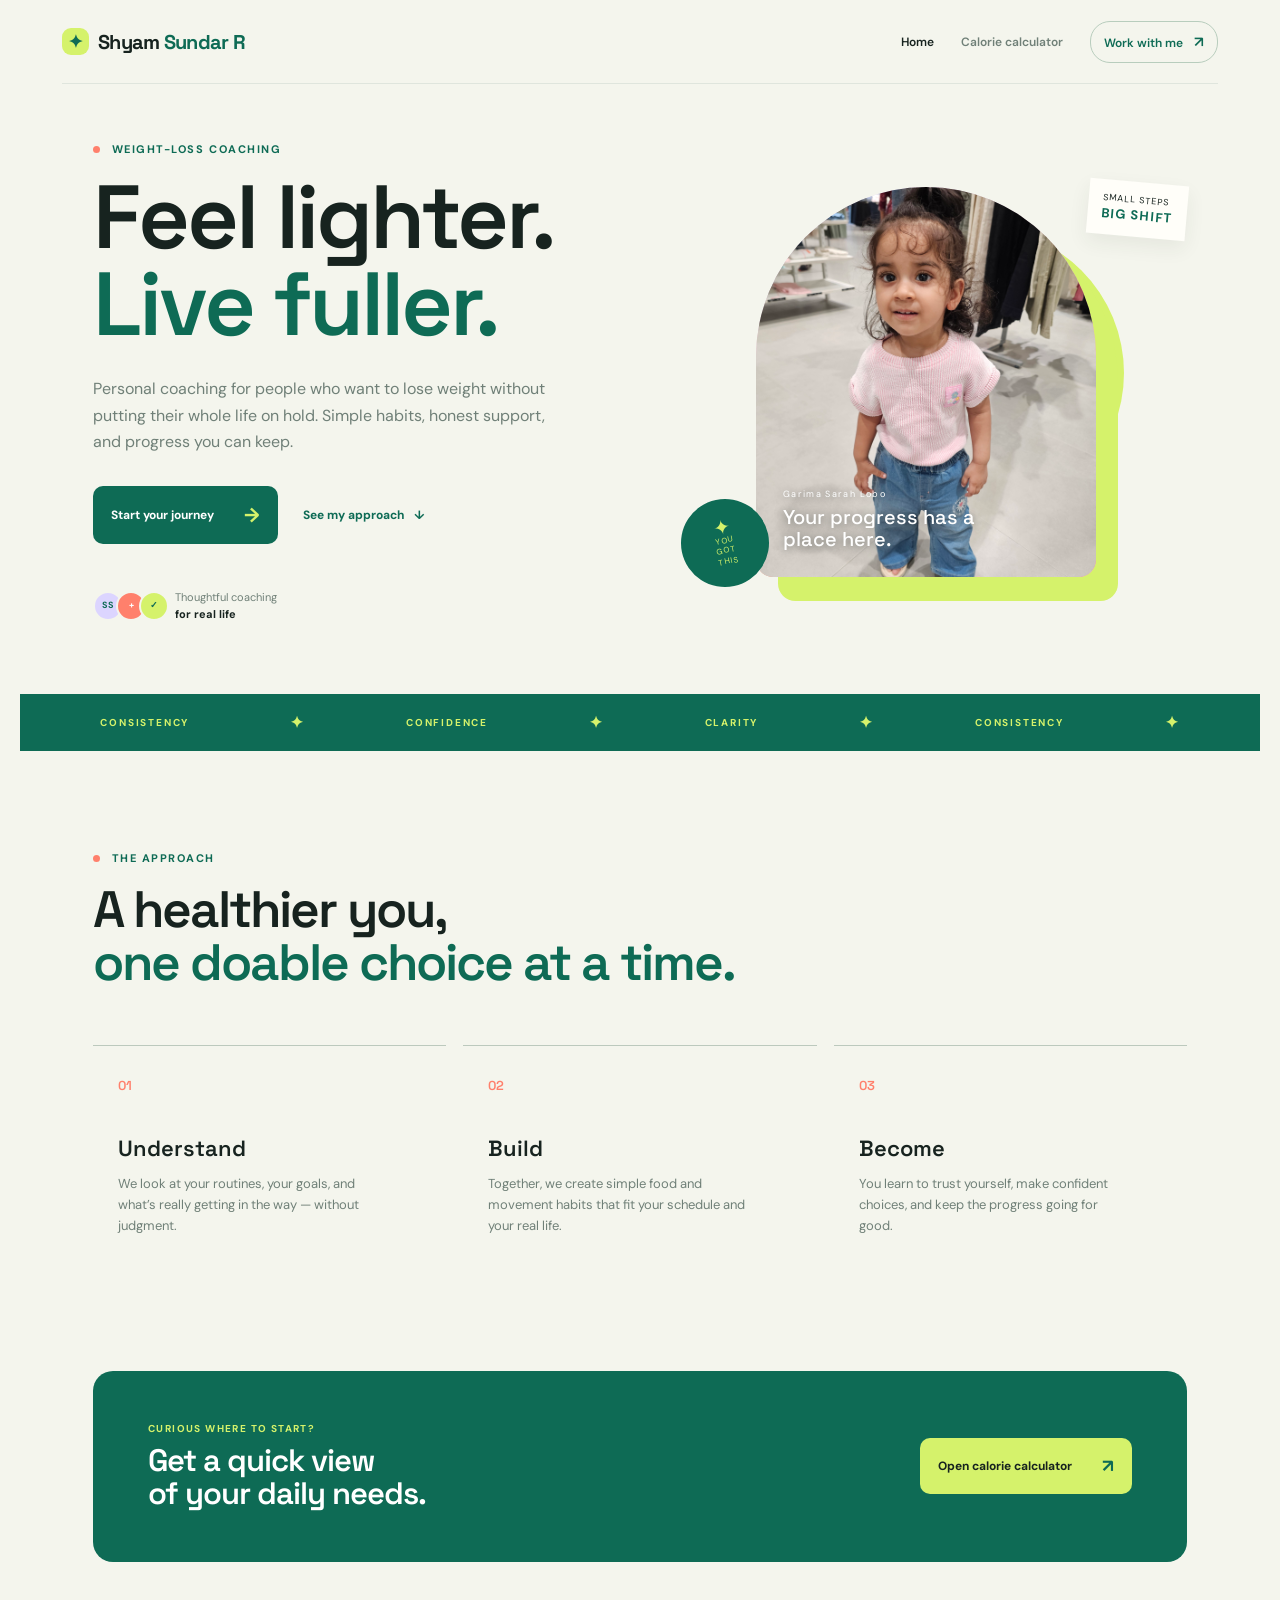
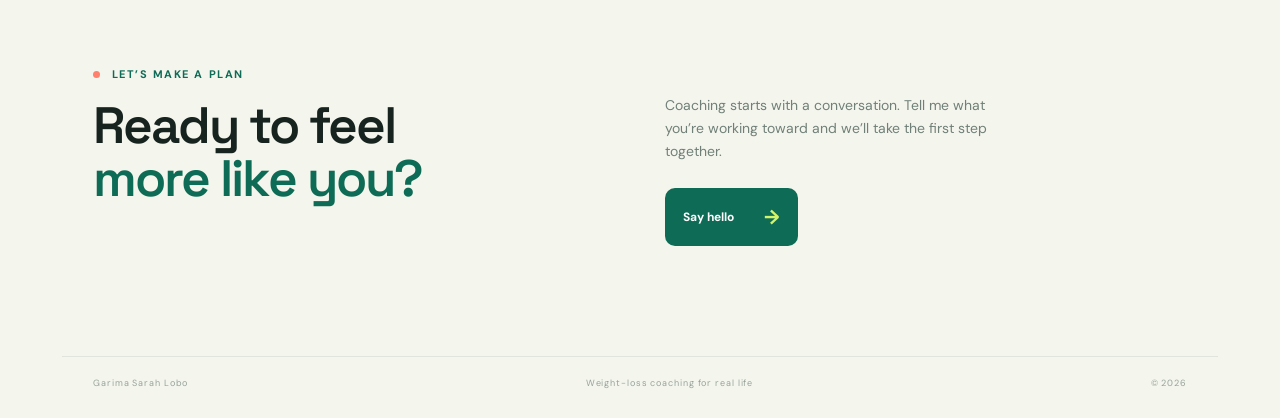
==== index.html @ 5b61edd1 "Version1" ====
<!DOCTYPE html>
<html lang="en">
<head>
  <meta charset="UTF-8" /><meta name="viewport" content="width=device-width, initial-scale=1.0" />
  <meta name="description" content="Personal weight-loss coaching with Garima Sarah Lobo — practical habits, lasting results." />
  <title>Garima Sarah Lobo — Weight-loss coach</title>
  <link rel="preconnect" href="https://fonts.googleapis.com" /><link rel="preconnect" href="https://fonts.gstatic.com" crossorigin />
  <link href="https://fonts.googleapis.com/css2?family=DM+Sans:wght@400;500;600;700&family=Space+Grotesk:wght@500;600;700&display=swap" rel="stylesheet" /><link rel="stylesheet" href="styles.css" />
</head>
<body class="home-page">
  <div class="page-shell">
    <header class="topbar"><a class="brand" href="index.html"><span class="brand-mark" aria-hidden="true">✦</span><span>Shyam <span class="brand-accent">Sundar R</span></span></a><nav class="main-nav" aria-label="Main navigation"><a class="active" href="index.html">Home</a><a href="calculator.html">Calorie calculator</a><a class="nav-cta" href="#contact">Work with me <span>↗</span></a></nav></header>
    <main>
      <section class="coach-hero"><div class="coach-hero-copy"><p class="eyebrow"><span class="eyebrow-dot"></span> WEIGHT-LOSS COACHING</p><h1>Feel lighter.<br /><em>Live fuller.</em></h1><p class="hero-text">Personal coaching for people who want to lose weight without putting their whole life on hold. Simple habits, honest support, and progress you can keep.</p><div class="hero-actions"><a class="primary-button" href="#contact">Start your journey <span>→</span></a><a class="text-link" href="#approach">See my approach <span>↓</span></a></div><div class="hero-proof"><div class="avatar-stack"><span>SS</span><span>+</span><span>✓</span></div><span>Thoughtful coaching<br /><strong>for real life</strong></span></div></div><div class="coach-visual"><div class="visual-note note-top">SMALL STEPS<br /><strong>BIG SHIFT</strong></div><div class="portrait-card"><img src="me.jpg" alt="Garima Sarah Lobo" /><div class="portrait-caption"><span>Garima Sarah Lobo</span><strong>Your progress has a place here.</strong></div></div><div class="visual-sun"></div><div class="visual-sticker">✦<br /><small>YOU<br />GOT<br />THIS</small></div></div></section>
      <section class="marquee" aria-label="Coaching principles"><span>CONSISTENCY</span><i>✦</i><span>CONFIDENCE</span><i>✦</i><span>CLARITY</span><i>✦</i><span>CONSISTENCY</span><i>✦</i></section>
      <section class="approach-section" id="approach"><div class="section-intro"><p class="eyebrow"><span class="eyebrow-dot"></span> THE APPROACH</p><h2>A healthier you,<br /><em>one doable choice at a time.</em></h2></div><div class="approach-grid"><article><span class="step-number">01</span><h3>Understand</h3><p>We look at your routines, your goals, and what’s really getting in the way — without judgment.</p></article><article><span class="step-number">02</span><h3>Build</h3><p>Together, we create simple food and movement habits that fit your schedule and your real life.</p></article><article><span class="step-number">03</span><h3>Become</h3><p>You learn to trust yourself, make confident choices, and keep the progress going for good.</p></article></div></section>
      <section class="calculator-promo"><div><p class="section-kicker">CURIOUS WHERE TO START?</p><h2>Get a quick view<br />of your daily needs.</h2></div><a class="light-button" href="calculator.html">Open calorie calculator <span>↗</span></a></section>
      <section class="contact-section" id="contact"><div><p class="eyebrow"><span class="eyebrow-dot"></span> LET’S MAKE A PLAN</p><h2>Ready to feel<br /><em>more like you?</em></h2></div><div class="contact-copy"><p>Coaching starts with a conversation. Tell me what you’re working toward and we’ll take the first step together.</p><a class="primary-button" href="mailto:hello@shyamsundarr.com">Say hello <span>→</span></a></div></section>
    </main>
    <footer><span>Garima Sarah Lobo</span><span>Weight-loss coaching for real life</span><span>© 2026</span></footer>
  </div>
</body>
</html>
---- styles.css ----
:root { --ink:#17231f; --muted:#708078; --cream:#f4f5ed; --paper:#fffef9; --line:#dfe5dd; --green:#0e6b55; --lime:#d5f26b; --coral:#ff806c; --lavender:#dcd5ff; }
* { box-sizing:border-box; }
body { margin:0; background:var(--cream); color:var(--ink); font-family:'DM Sans', sans-serif; }
.page-shell { max-width:1240px; margin:auto; padding:0 42px; }
.topbar { height:84px; display:flex; align-items:center; justify-content:space-between; border-bottom:1px solid var(--line); }
.brand { color:var(--ink); text-decoration:none; font:700 20px 'Space Grotesk',sans-serif; letter-spacing:-.7px; display:flex; gap:9px; align-items:center; }
.brand-mark { display:grid; place-items:center; width:27px; height:27px; border-radius:9px; background:var(--lime); color:var(--green); font-size:18px; }
.brand-accent { color:var(--green); } .topbar-note { color:var(--muted); font-size:12px; letter-spacing:.08em; text-transform:uppercase; }
.main-nav { display:flex; align-items:center; gap:27px; font-size:12px; font-weight:600; }.main-nav a { color:var(--muted); text-decoration:none; }.main-nav a:hover,.main-nav a.active { color:var(--ink); }.main-nav .nav-cta { color:var(--green); border:1px solid #b8cdbd; border-radius:20px; padding:10px 13px; }.main-nav .nav-cta span { margin-left:8px; font-size:15px; }
.hero { display:flex; justify-content:space-between; align-items:center; min-height:335px; padding:62px 31px 52px; }
.eyebrow,.section-kicker { margin:0 0 18px; font-size:11px; font-weight:700; letter-spacing:.14em; color:var(--green); }
.eyebrow-dot { display:inline-block; width:7px; height:7px; border-radius:50%; background:var(--coral); margin-right:7px; }
h1,h2,p { margin-top:0; } h1 { font:600 clamp(44px,5.5vw,70px)/.98 'Space Grotesk',sans-serif; letter-spacing:-3px; margin-bottom:22px; } h1 em { color:var(--green); font-style:normal; }
.hero-text { max-width:500px; color:var(--muted); line-height:1.65; font-size:16px; }
.hero-orbit { position:relative; width:210px; height:210px; margin-right:75px; flex:none; }.orbit-ring { position:absolute; inset:0; border:1px solid #b9c3b9; border-radius:50%; }.orbit-ring-one { transform:rotate(36deg) scaleX(.6); border-color:#91a69a; }.orbit-ring-two { transform:rotate(-36deg) scaleX(.6); border-color:#c5b9db; }.orbit-core { position:absolute; top:57px; left:57px; width:96px; height:96px; display:grid; place-items:center; align-content:center; gap:1px; border-radius:50%; background:var(--green); color:white; box-shadow:0 12px 25px #0e6b5544; }.orbit-core span { font-size:11px; letter-spacing:.14em; opacity:.8; }.orbit-core strong { font-size:28px; color:var(--lime); }.orbit-label { position:absolute; font-size:9px; font-weight:700; letter-spacing:.12em; color:var(--muted); }.orbit-label-top { top:2px; left:79px; }.orbit-label-bottom { bottom:0; left:73px; }
.calculator-layout { display:grid; grid-template-columns:minmax(0,1.1fr) minmax(0,.9fr); gap:18px; padding-bottom:68px; }.card { background:var(--paper); border:1px solid var(--line); border-radius:22px; padding:31px; box-shadow:0 16px 40px #27382d08; }.card-heading { display:flex; justify-content:space-between; align-items:flex-start; margin-bottom:28px; }.card h2 { font:600 25px 'Space Grotesk',sans-serif; letter-spacing:-1px; margin:0; }.section-kicker { margin-bottom:9px; font-size:10px; }.heading-icon { color:var(--green); font-size:25px; }.field-grid { display:grid; grid-template-columns:1fr 1fr; gap:22px 15px; }.field { display:flex; flex-direction:column; gap:9px; }.field span,.field legend { font-size:12px; font-weight:700; }.field small { color:var(--muted); font-weight:400; margin-left:4px; }.field input { width:100%; border:1px solid var(--line); background:#fafbf6; border-radius:10px; padding:14px 15px; color:var(--ink); font:500 15px 'DM Sans',sans-serif; outline:none; }.field input:focus { border-color:var(--green); box-shadow:0 0 0 3px #0e6b5514; }.gender-field { border:0; padding:0; margin:0; min-width:0; }.gender-field legend { padding:0; margin-bottom:9px; }.segmented-control { display:flex; height:47px; background:#eef1e9; border-radius:10px; padding:4px; gap:3px; }.segmented-control label { flex:1; position:relative; }.segmented-control input { position:absolute; opacity:0; }.segmented-control span { height:100%; display:grid; place-items:center; border-radius:7px; color:var(--muted); font-size:12px; font-weight:600; cursor:pointer; }.segmented-control input:checked + span { color:var(--ink); background:var(--paper); box-shadow:0 2px 7px #17231f12; }.activity-section { border-top:1px solid var(--line); margin-top:29px; padding-top:25px; }.activity-title-row { display:flex; justify-content:space-between; align-items:end; }.activity-title-row h2 { font-size:18px; }.activity-value { color:var(--green); background:#eaf5d1; border-radius:20px; padding:7px 11px; font-size:11px; font-weight:700; }.range-wrap { display:block; margin-top:20px; }.range-wrap input { appearance:none; width:100%; height:5px; border-radius:5px; background:linear-gradient(90deg,var(--green) 50%,#dfe7db 50%); outline:0; }.range-wrap input::-webkit-slider-thumb { appearance:none; width:19px; height:19px; border-radius:50%; background:var(--lime); border:4px solid var(--green); cursor:pointer; box-shadow:0 2px 7px #0e6b5540; }.range-labels { display:flex; justify-content:space-between; margin-top:9px; color:var(--muted); font-size:10px; }.activity-description { color:var(--muted); font-size:12px; margin:14px 0 0; }.calculate-button { display:flex; justify-content:space-between; align-items:center; width:100%; margin-top:29px; border:0; border-radius:11px; padding:16px 17px; background:var(--green); color:white; font:700 13px 'DM Sans',sans-serif; cursor:pointer; transition:transform .2s,background .2s; }.calculate-button:hover { background:#095541; transform:translateY(-2px); }.button-arrow { color:var(--lime); font-size:20px; line-height:12px; }.form-note { color:var(--muted); font-size:10px; text-align:center; margin:15px 0 0; }.results-card { background:var(--green); color:#fff; border-color:var(--green); position:relative; overflow:hidden; }.results-card:after { content:''; position:absolute; width:160px; height:160px; border:1px solid #ffffff25; border-radius:50%; right:-90px; top:-75px; }.results-card .section-kicker { color:var(--lime); }.results-card h2 { color:#fff; }.results-heading { align-items:center; }.result-badge { background:#ffffff1a; border:1px solid #ffffff25; padding:7px 10px; border-radius:20px; font-size:10px; color:#d8e5d9; }.result-list { display:flex; flex-direction:column; gap:10px; }.result-row { display:grid; grid-template-columns:38px 1fr auto; align-items:center; gap:11px; padding:15px 14px; background:#ffffff0f; border:1px solid #ffffff15; border-radius:12px; }.result-icon { display:grid; place-items:center; width:35px; height:35px; border-radius:10px; font-size:20px; }.maintenance .result-icon { color:var(--green); background:var(--lime); }.loss .result-icon { color:#fff; background:var(--coral); }.gain .result-icon { color:var(--ink); background:var(--lavender); }.result-label { display:flex; flex-direction:column; gap:3px; }.result-label strong { font-size:13px; }.result-label span,.result-number span { font-size:10px; color:#b8cec1; }.result-number { text-align:right; }.result-number strong { font:600 24px 'Space Grotesk',sans-serif; letter-spacing:-1px; }.result-number span { display:block; }.result-tip { display:flex; gap:11px; margin-top:22px; padding:15px 16px; border-radius:12px; background:#0a5a47; }.tip-icon { color:var(--lime); font-size:19px; }.result-tip p { margin:0; color:#c6d9cb; font-size:11px; line-height:1.55; }.result-tip strong { color:#fff; }.result-footer { display:flex; align-items:center; gap:7px; margin-top:18px; color:#9db9a8; font-size:10px; }.status-dot { width:6px; height:6px; border-radius:50%; background:var(--lime); } footer { border-top:1px solid var(--line); padding:20px 0 29px; display:flex; justify-content:space-between; color:#96a39b; font-size:9px; letter-spacing:.1em; }
@media (max-width:800px) { .page-shell{padding:0 20px}.topbar-note{display:none}.hero{padding:50px 8px 42px; min-height:auto}.hero-orbit{display:none}.calculator-layout{grid-template-columns:1fr}.card{padding:24px}.results-card{min-height:400px} }
@media (max-width:490px) { h1{font-size:43px;letter-spacing:-2px}.hero-text{font-size:14px}.field-grid{grid-template-columns:1fr}.field:nth-child(3){order:3}.field:nth-child(4){order:4}.activity-title-row{align-items:flex-start;gap:8px;flex-direction:column}.result-row{grid-template-columns:34px 1fr}.result-number{grid-column:2;text-align:left}.result-number span{display:inline;margin-left:4px}footer{gap:10px;flex-wrap:wrap} }
.coach-hero{display:grid;grid-template-columns:1fr 1fr;gap:50px;align-items:center;min-height:610px;padding:52px 31px 66px}.coach-hero h1{font-size:clamp(58px,7vw,90px);margin-bottom:27px}.coach-hero .hero-text{max-width:480px}.hero-actions{display:flex;align-items:center;gap:25px;margin-top:31px}.primary-button,.light-button{display:inline-flex;align-items:center;justify-content:space-between;gap:30px;text-decoration:none;font-size:12px;font-weight:700;border-radius:10px;padding:16px 18px}.primary-button{background:var(--green);color:white}.primary-button span{color:var(--lime);font-size:20px}.text-link{color:var(--green);font-size:12px;font-weight:700;text-decoration:none}.text-link span{margin-left:7px}.hero-proof{display:flex;align-items:center;gap:13px;margin-top:45px;color:var(--muted);font-size:11px;line-height:1.5}.hero-proof strong{color:var(--ink)}.avatar-stack{display:flex}.avatar-stack span{display:grid;place-items:center;width:30px;height:30px;margin-right:-7px;border:2px solid var(--cream);border-radius:50%;background:var(--lavender);color:var(--green);font-size:9px;font-weight:700}.avatar-stack span:nth-child(2){background:var(--coral);color:#fff}.avatar-stack span:nth-child(3){background:var(--lime)}.coach-visual{position:relative;height:440px;display:grid;place-items:center}.portrait-card{position:relative;z-index:2;width:min(100%,340px);height:390px;border-radius:175px 175px 18px 18px;background:linear-gradient(155deg,#dcd5ff 0%,#f3b7a9 55%,#ff846d 100%);display:flex;flex-direction:column;justify-content:end;padding:27px;overflow:hidden;box-shadow:22px 24px 0 #d5f26b}.portrait-card img{position:absolute;inset:0;width:100%;height:100%;object-fit:cover;object-position:center top}.portrait-caption{position:relative;z-index:1;display:flex;flex-direction:column;gap:6px;color:#fff;text-shadow:0 1px 8px #17231f80}.portrait-caption span{font-size:9px;letter-spacing:.15em}.portrait-caption strong{font:500 20px/1.1 'Space Grotesk',sans-serif;max-width:220px}.visual-sun{position:absolute;width:290px;height:290px;right:12%;top:15%;border-radius:50%;background:var(--lime)}.visual-note{position:absolute;z-index:3;top:20px;right:0;padding:12px 14px;background:var(--paper);font-size:9px;line-height:1.4;letter-spacing:.12em;box-shadow:0 8px 20px #27382d12;transform:rotate(5deg)}.visual-note strong{color:var(--green);font-size:13px}.visual-sticker{position:absolute;z-index:3;left:3%;bottom:15px;width:88px;height:88px;display:grid;place-items:center;align-content:center;text-align:center;border-radius:50%;background:var(--green);color:var(--lime);font-size:20px;line-height:.75;transform:rotate(-12deg)}.visual-sticker small{font-size:8px;letter-spacing:.13em;line-height:1.3}.marquee{margin:0 -42px;display:flex;justify-content:space-around;align-items:center;padding:18px 30px;background:var(--green);color:#d5f26b;font-size:10px;font-weight:700;letter-spacing:.18em}.marquee i{font-style:normal;font-size:16px}.approach-section{padding:100px 31px 106px}.section-intro h2,.contact-section h2{font:600 clamp(35px,4vw,53px)/1.04 'Space Grotesk',sans-serif;letter-spacing:-2px;margin:0}.section-intro em,.contact-section em{font-style:normal;color:var(--green)}.approach-grid{display:grid;grid-template-columns:repeat(3,1fr);gap:17px;margin-top:55px}.approach-grid article{padding:28px 25px;border-top:1px solid #bcc9bd}.step-number{color:var(--coral);font:600 13px 'Space Grotesk',sans-serif}.approach-grid h3{font:600 22px 'Space Grotesk',sans-serif;margin:39px 0 11px}.approach-grid p{max-width:260px;color:var(--muted);font-size:13px;line-height:1.65;margin:0}.calculator-promo{display:flex;justify-content:space-between;align-items:center;padding:51px 55px;border-radius:20px;background:var(--green);color:#fff;margin:0 31px 105px}.calculator-promo .section-kicker{color:var(--lime)}.calculator-promo h2{font:600 31px/1.08 'Space Grotesk',sans-serif;letter-spacing:-1px;margin:0}.light-button{background:var(--lime);color:var(--ink)}.light-button span{font-size:18px;color:var(--green)}.contact-section{display:grid;grid-template-columns:1fr 1fr;gap:50px;padding:0 31px 110px}.contact-copy{max-width:330px;padding-top:27px}.contact-copy p{color:var(--muted);font-size:14px;line-height:1.65;margin-bottom:25px}.home-page footer{padding-left:31px;padding-right:31px}
@media(max-width:800px){.main-nav{gap:12px}.main-nav a:not(.nav-cta){display:none}.coach-hero{grid-template-columns:1fr;padding:50px 8px}.coach-visual{height:390px}.marquee{margin:0 -20px;gap:20px;overflow:hidden;white-space:nowrap}.marquee span:nth-of-type(n+3),.marquee i:nth-of-type(n+3){display:none}.approach-section{padding:70px 8px}.approach-grid{grid-template-columns:1fr;gap:25px}.approach-grid h3{margin-top:20px}.calculator-promo{margin:0 8px 75px;padding:30px;display:block}.light-button{margin-top:25px}.contact-section{grid-template-columns:1fr;padding:0 8px 75px;gap:0}.contact-copy{padding-top:23px}}
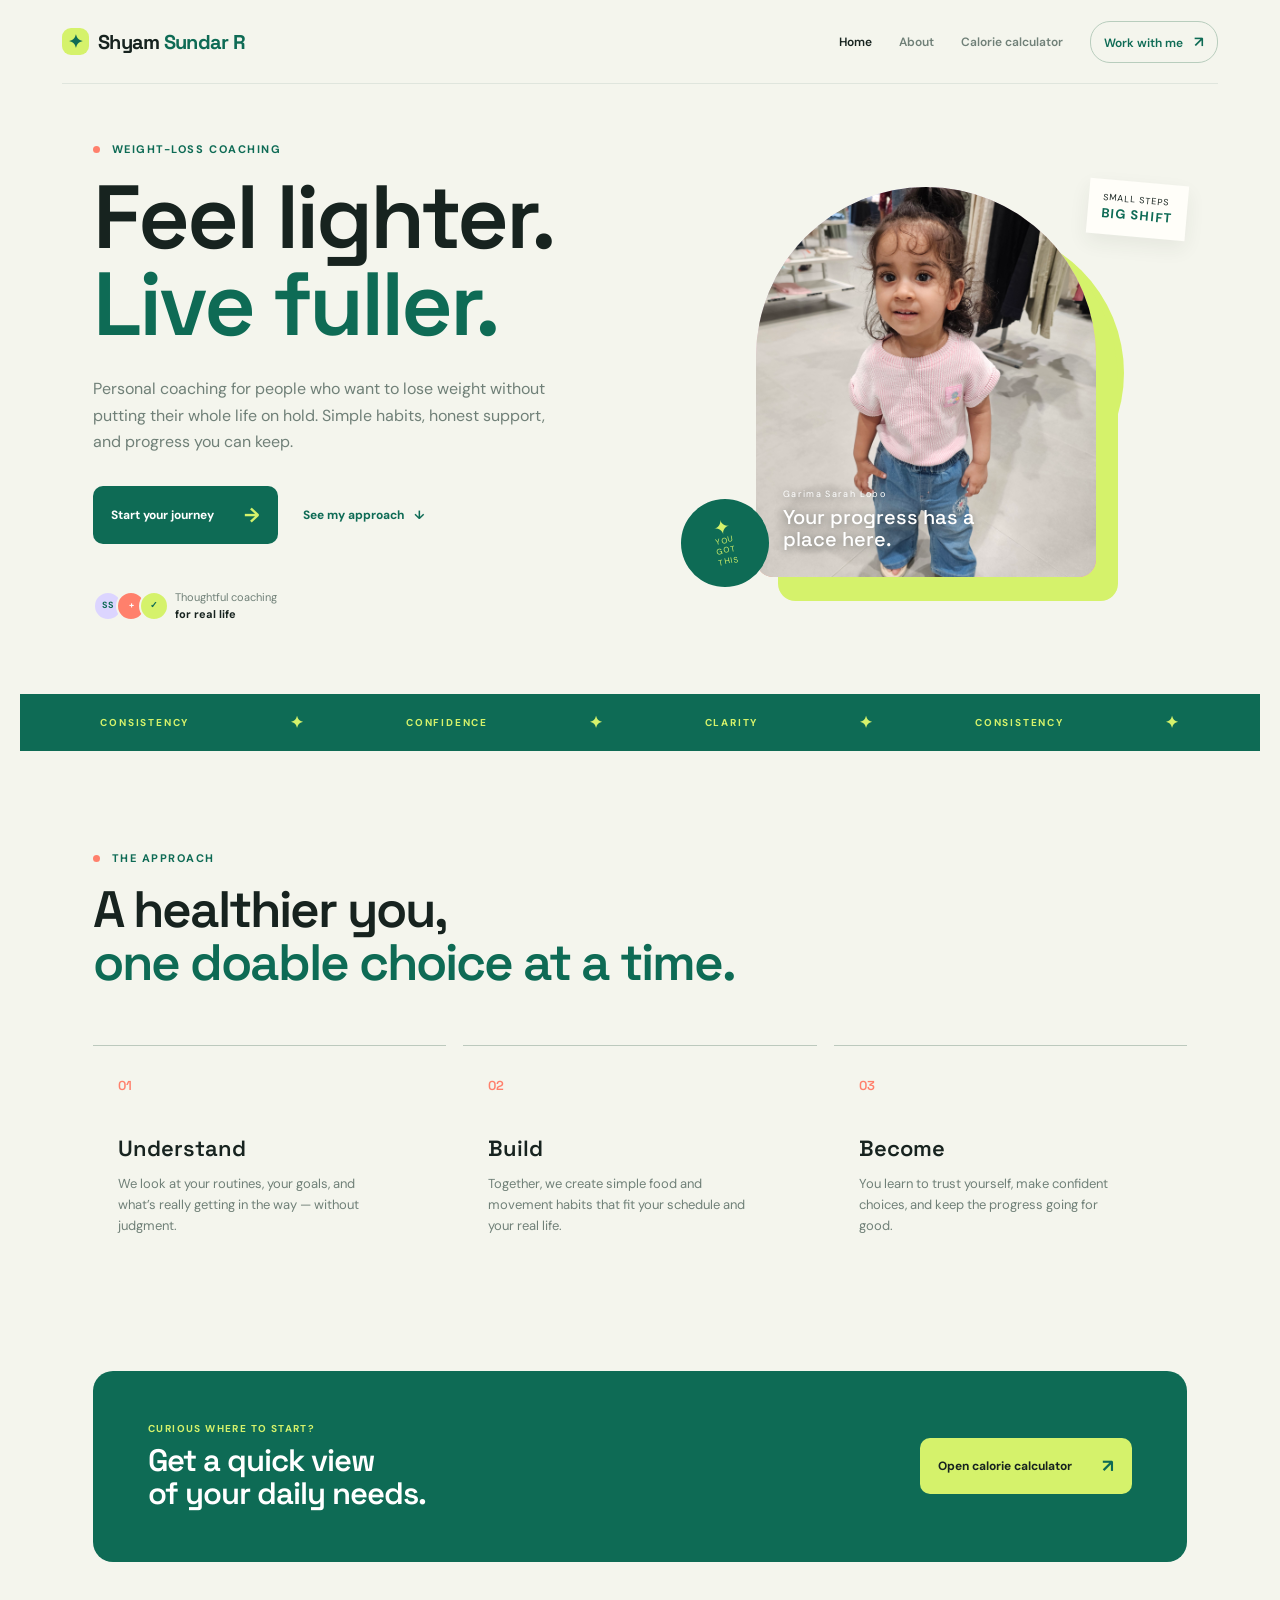
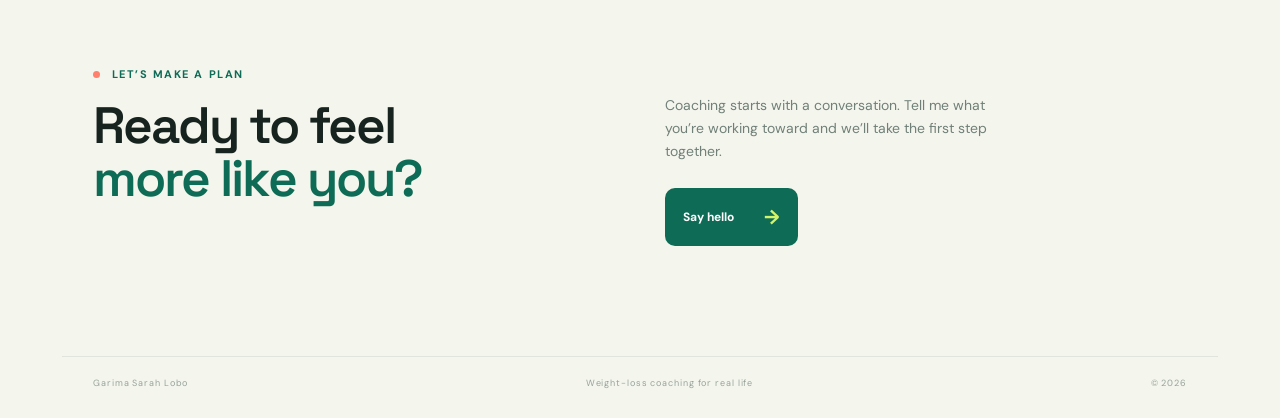
==== commit 306acf9e: "About page added" ====
--- a/index.html
+++ b/index.html
@@ -9,7 +9,7 @@
 </head>
 <body class="home-page">
   <div class="page-shell">
-    <header class="topbar"><a class="brand" href="index.html"><span class="brand-mark" aria-hidden="true">✦</span><span>Shyam <span class="brand-accent">Sundar R</span></span></a><nav class="main-nav" aria-label="Main navigation"><a class="active" href="index.html">Home</a><a href="calculator.html">Calorie calculator</a><a class="nav-cta" href="#contact">Work with me <span>↗</span></a></nav></header>
+    <header class="topbar"><a class="brand" href="index.html"><span class="brand-mark" aria-hidden="true">✦</span><span>Shyam <span class="brand-accent">Sundar R</span></span></a><nav class="main-nav" aria-label="Main navigation"><a class="active" href="index.html">Home</a><a href="about.html">About</a><a href="calculator.html">Calorie calculator</a><a class="nav-cta" href="#contact">Work with me <span>↗</span></a></nav></header>
     <main>
       <section class="coach-hero"><div class="coach-hero-copy"><p class="eyebrow"><span class="eyebrow-dot"></span> WEIGHT-LOSS COACHING</p><h1>Feel lighter.<br /><em>Live fuller.</em></h1><p class="hero-text">Personal coaching for people who want to lose weight without putting their whole life on hold. Simple habits, honest support, and progress you can keep.</p><div class="hero-actions"><a class="primary-button" href="#contact">Start your journey <span>→</span></a><a class="text-link" href="#approach">See my approach <span>↓</span></a></div><div class="hero-proof"><div class="avatar-stack"><span>SS</span><span>+</span><span>✓</span></div><span>Thoughtful coaching<br /><strong>for real life</strong></span></div></div><div class="coach-visual"><div class="visual-note note-top">SMALL STEPS<br /><strong>BIG SHIFT</strong></div><div class="portrait-card"><img src="me.jpg" alt="Garima Sarah Lobo" /><div class="portrait-caption"><span>Garima Sarah Lobo</span><strong>Your progress has a place here.</strong></div></div><div class="visual-sun"></div><div class="visual-sticker">✦<br /><small>YOU<br />GOT<br />THIS</small></div></div></section>
       <section class="marquee" aria-label="Coaching principles"><span>CONSISTENCY</span><i>✦</i><span>CONFIDENCE</span><i>✦</i><span>CLARITY</span><i>✦</i><span>CONSISTENCY</span><i>✦</i></section>
--- a/styles.css
+++ b/styles.css
@@ -18,3 +18,5 @@
 @media (max-width:490px) { h1{font-size:43px;letter-spacing:-2px}.hero-text{font-size:14px}.field-grid{grid-template-columns:1fr}.field:nth-child(3){order:3}.field:nth-child(4){order:4}.activity-title-row{align-items:flex-start;gap:8px;flex-direction:column}.result-row{grid-template-columns:34px 1fr}.result-number{grid-column:2;text-align:left}.result-number span{display:inline;margin-left:4px}footer{gap:10px;flex-wrap:wrap} }
 .coach-hero{display:grid;grid-template-columns:1fr 1fr;gap:50px;align-items:center;min-height:610px;padding:52px 31px 66px}.coach-hero h1{font-size:clamp(58px,7vw,90px);margin-bottom:27px}.coach-hero .hero-text{max-width:480px}.hero-actions{display:flex;align-items:center;gap:25px;margin-top:31px}.primary-button,.light-button{display:inline-flex;align-items:center;justify-content:space-between;gap:30px;text-decoration:none;font-size:12px;font-weight:700;border-radius:10px;padding:16px 18px}.primary-button{background:var(--green);color:white}.primary-button span{color:var(--lime);font-size:20px}.text-link{color:var(--green);font-size:12px;font-weight:700;text-decoration:none}.text-link span{margin-left:7px}.hero-proof{display:flex;align-items:center;gap:13px;margin-top:45px;color:var(--muted);font-size:11px;line-height:1.5}.hero-proof strong{color:var(--ink)}.avatar-stack{display:flex}.avatar-stack span{display:grid;place-items:center;width:30px;height:30px;margin-right:-7px;border:2px solid var(--cream);border-radius:50%;background:var(--lavender);color:var(--green);font-size:9px;font-weight:700}.avatar-stack span:nth-child(2){background:var(--coral);color:#fff}.avatar-stack span:nth-child(3){background:var(--lime)}.coach-visual{position:relative;height:440px;display:grid;place-items:center}.portrait-card{position:relative;z-index:2;width:min(100%,340px);height:390px;border-radius:175px 175px 18px 18px;background:linear-gradient(155deg,#dcd5ff 0%,#f3b7a9 55%,#ff846d 100%);display:flex;flex-direction:column;justify-content:end;padding:27px;overflow:hidden;box-shadow:22px 24px 0 #d5f26b}.portrait-card img{position:absolute;inset:0;width:100%;height:100%;object-fit:cover;object-position:center top}.portrait-caption{position:relative;z-index:1;display:flex;flex-direction:column;gap:6px;color:#fff;text-shadow:0 1px 8px #17231f80}.portrait-caption span{font-size:9px;letter-spacing:.15em}.portrait-caption strong{font:500 20px/1.1 'Space Grotesk',sans-serif;max-width:220px}.visual-sun{position:absolute;width:290px;height:290px;right:12%;top:15%;border-radius:50%;background:var(--lime)}.visual-note{position:absolute;z-index:3;top:20px;right:0;padding:12px 14px;background:var(--paper);font-size:9px;line-height:1.4;letter-spacing:.12em;box-shadow:0 8px 20px #27382d12;transform:rotate(5deg)}.visual-note strong{color:var(--green);font-size:13px}.visual-sticker{position:absolute;z-index:3;left:3%;bottom:15px;width:88px;height:88px;display:grid;place-items:center;align-content:center;text-align:center;border-radius:50%;background:var(--green);color:var(--lime);font-size:20px;line-height:.75;transform:rotate(-12deg)}.visual-sticker small{font-size:8px;letter-spacing:.13em;line-height:1.3}.marquee{margin:0 -42px;display:flex;justify-content:space-around;align-items:center;padding:18px 30px;background:var(--green);color:#d5f26b;font-size:10px;font-weight:700;letter-spacing:.18em}.marquee i{font-style:normal;font-size:16px}.approach-section{padding:100px 31px 106px}.section-intro h2,.contact-section h2{font:600 clamp(35px,4vw,53px)/1.04 'Space Grotesk',sans-serif;letter-spacing:-2px;margin:0}.section-intro em,.contact-section em{font-style:normal;color:var(--green)}.approach-grid{display:grid;grid-template-columns:repeat(3,1fr);gap:17px;margin-top:55px}.approach-grid article{padding:28px 25px;border-top:1px solid #bcc9bd}.step-number{color:var(--coral);font:600 13px 'Space Grotesk',sans-serif}.approach-grid h3{font:600 22px 'Space Grotesk',sans-serif;margin:39px 0 11px}.approach-grid p{max-width:260px;color:var(--muted);font-size:13px;line-height:1.65;margin:0}.calculator-promo{display:flex;justify-content:space-between;align-items:center;padding:51px 55px;border-radius:20px;background:var(--green);color:#fff;margin:0 31px 105px}.calculator-promo .section-kicker{color:var(--lime)}.calculator-promo h2{font:600 31px/1.08 'Space Grotesk',sans-serif;letter-spacing:-1px;margin:0}.light-button{background:var(--lime);color:var(--ink)}.light-button span{font-size:18px;color:var(--green)}.contact-section{display:grid;grid-template-columns:1fr 1fr;gap:50px;padding:0 31px 110px}.contact-copy{max-width:330px;padding-top:27px}.contact-copy p{color:var(--muted);font-size:14px;line-height:1.65;margin-bottom:25px}.home-page footer{padding-left:31px;padding-right:31px}
 @media(max-width:800px){.main-nav{gap:12px}.main-nav a:not(.nav-cta){display:none}.coach-hero{grid-template-columns:1fr;padding:50px 8px}.coach-visual{height:390px}.marquee{margin:0 -20px;gap:20px;overflow:hidden;white-space:nowrap}.marquee span:nth-of-type(n+3),.marquee i:nth-of-type(n+3){display:none}.approach-section{padding:70px 8px}.approach-grid{grid-template-columns:1fr;gap:25px}.approach-grid h3{margin-top:20px}.calculator-promo{margin:0 8px 75px;padding:30px;display:block}.light-button{margin-top:25px}.contact-section{grid-template-columns:1fr;padding:0 8px 75px;gap:0}.contact-copy{padding-top:23px}}
+.about-hero{display:grid;grid-template-columns:1fr 1fr;gap:50px;align-items:center;min-height:500px;padding:62px 31px 76px}.about-hero h1{font-size:clamp(58px,7vw,90px);margin-bottom:27px}.about-hero .hero-text{max-width:485px}.about-hero-art{position:relative;height:330px}.about-art-circle{position:absolute;width:275px;height:275px;right:10%;top:19px;border-radius:50%;background:var(--lavender)}.about-art-card{position:absolute;z-index:1;right:18%;top:52px;width:190px;height:230px;padding:23px;display:flex;flex-direction:column;justify-content:space-between;background:var(--coral);color:#fff;border-radius:100px 100px 16px 16px;transform:rotate(7deg);box-shadow:18px 18px 0 var(--lime)}.about-art-card span{font-size:10px;font-weight:700;letter-spacing:.14em;line-height:1.5}.about-art-card strong{font-size:51px;color:var(--lime);align-self:center}.about-art-note{position:absolute;z-index:2;right:0;bottom:22px;padding:12px 14px;background:var(--paper);font-size:9px;line-height:1.4;letter-spacing:.12em;box-shadow:0 8px 20px #27382d12;transform:rotate(-5deg)}.about-art-note strong{color:var(--green);font-size:13px}.about-story{display:grid;grid-template-columns:1fr 1fr;gap:50px;padding:94px 31px 105px;border-top:1px solid var(--line)}.about-story-copy{max-width:390px;padding-top:24px}.about-story-copy p{color:var(--muted);font-size:15px;line-height:1.75;margin-bottom:19px}.about-values{padding:51px 55px 58px;margin:0 31px 105px;border-radius:20px;background:var(--green);color:#fff}.about-values-heading h2{font:600 31px/1.08 'Space Grotesk',sans-serif;letter-spacing:-1px;margin:0}.about-values .section-kicker{color:var(--lime)}.values-grid{display:grid;grid-template-columns:repeat(3,1fr);gap:17px;margin-top:48px}.values-grid article{padding-top:19px;border-top:1px solid #ffffff40}.value-icon{color:var(--lime);font:600 13px 'Space Grotesk',sans-serif}.values-grid h3{font:600 19px 'Space Grotesk',sans-serif;margin:28px 0 11px}.values-grid p{max-width:220px;color:#c6d9cb;font-size:12px;line-height:1.65;margin:0}.about-cta{display:flex;justify-content:space-between;align-items:center;gap:30px;padding:0 31px 110px}.about-cta h2{font:600 clamp(35px,4vw,53px)/1.04 'Space Grotesk',sans-serif;letter-spacing:-2px;margin:0}.about-cta h2 em{font-style:normal;color:var(--green)}
+@media(max-width:800px){.about-hero{grid-template-columns:1fr;padding:50px 8px 70px;gap:18px}.about-hero-art{height:300px}.about-story{grid-template-columns:1fr;padding:70px 8px 75px;gap:0}.about-story-copy{padding-top:23px}.about-values{margin:0 8px 75px;padding:30px}.values-grid{grid-template-columns:1fr;gap:25px;margin-top:35px}.values-grid h3{margin-top:16px}.about-cta{display:block;padding:0 8px 75px}.about-cta .primary-button{margin-top:25px}}
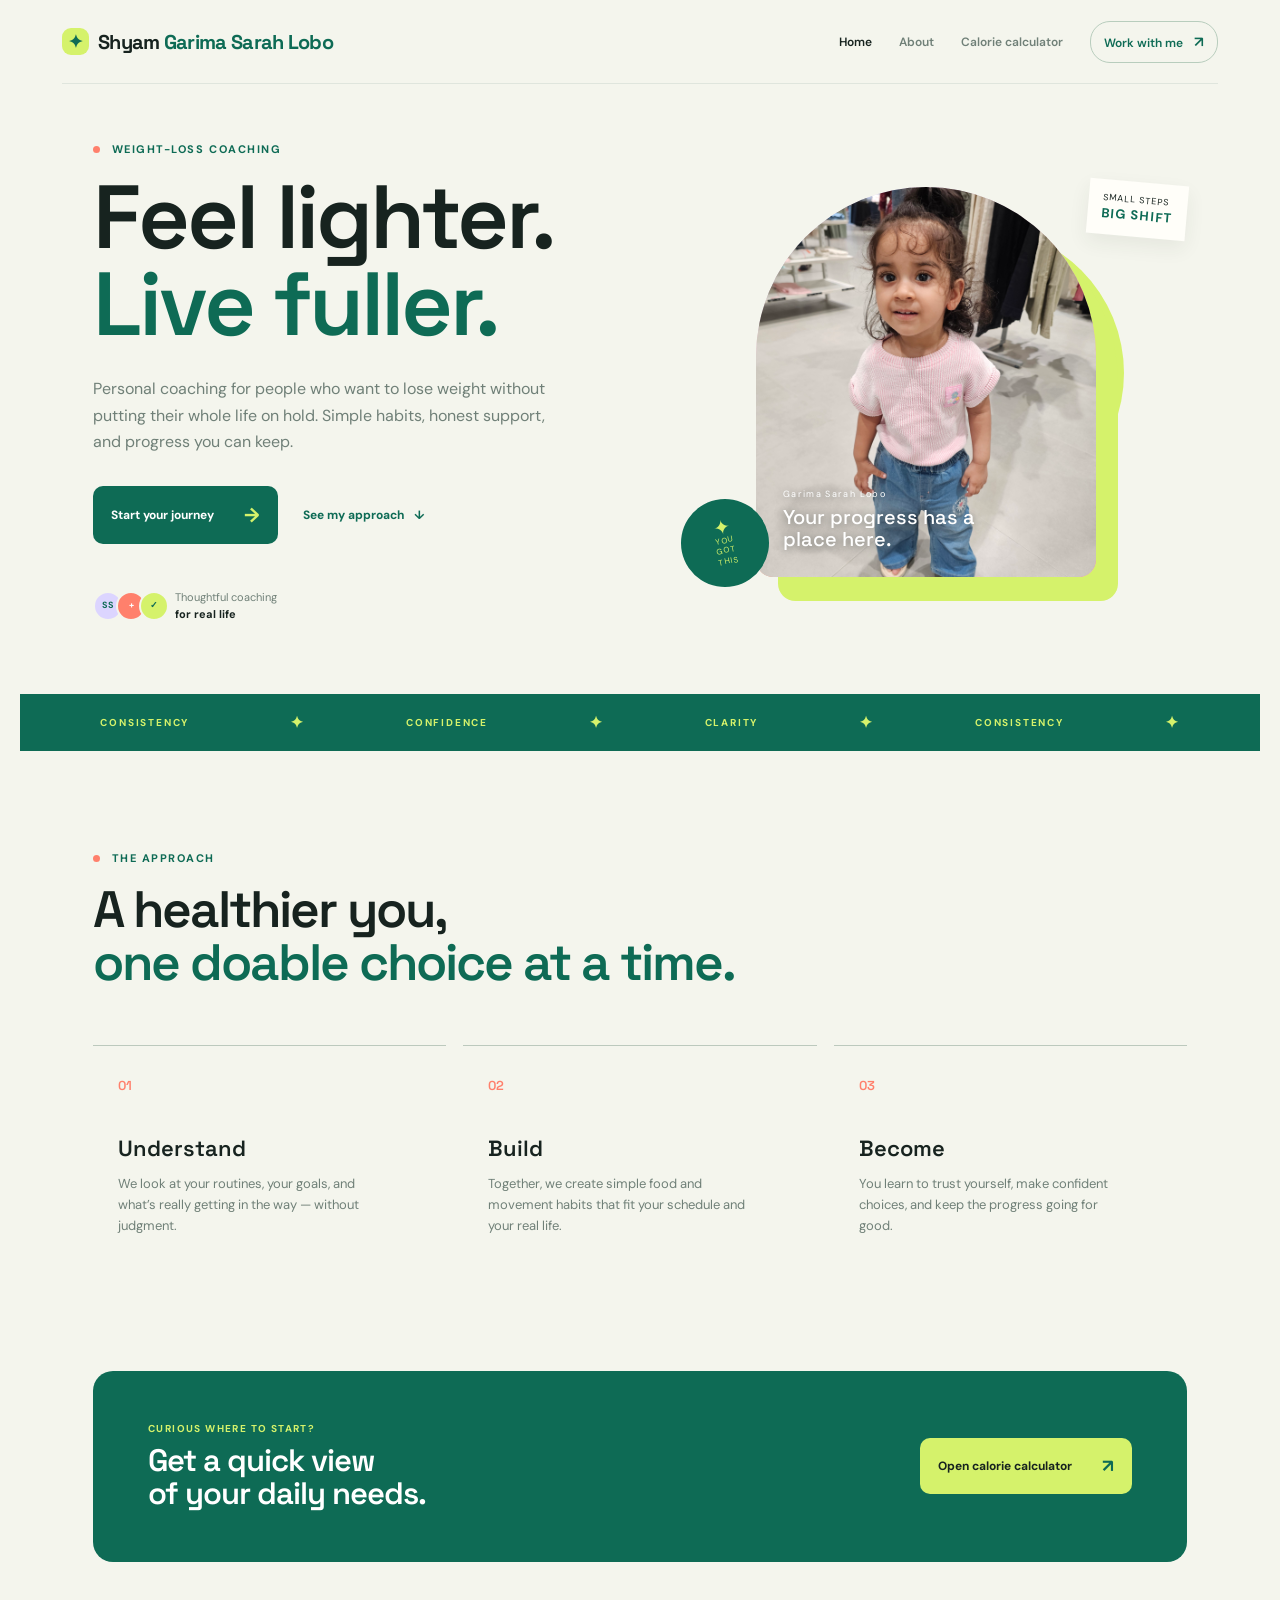
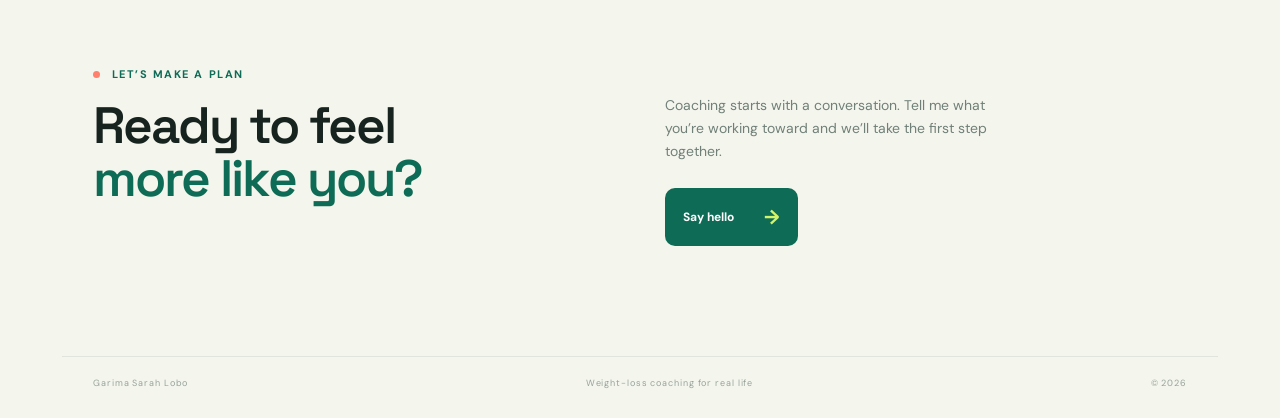
==== commit d61b8faa: "change the name" ====
--- a/index.html
+++ b/index.html
@@ -9,7 +9,7 @@
 </head>
 <body class="home-page">
   <div class="page-shell">
-    <header class="topbar"><a class="brand" href="index.html"><span class="brand-mark" aria-hidden="true">✦</span><span>Shyam <span class="brand-accent">Sundar R</span></span></a><nav class="main-nav" aria-label="Main navigation"><a class="active" href="index.html">Home</a><a href="about.html">About</a><a href="calculator.html">Calorie calculator</a><a class="nav-cta" href="#contact">Work with me <span>↗</span></a></nav></header>
+    <header class="topbar"><a class="brand" href="index.html"><span class="brand-mark" aria-hidden="true">✦</span><span>Shyam <span class="brand-accent">Garima Sarah Lobo</span></span></a><nav class="main-nav" aria-label="Main navigation"><a class="active" href="index.html">Home</a><a href="about.html">About</a><a href="calculator.html">Calorie calculator</a><a class="nav-cta" href="#contact">Work with me <span>↗</span></a></nav></header>
     <main>
       <section class="coach-hero"><div class="coach-hero-copy"><p class="eyebrow"><span class="eyebrow-dot"></span> WEIGHT-LOSS COACHING</p><h1>Feel lighter.<br /><em>Live fuller.</em></h1><p class="hero-text">Personal coaching for people who want to lose weight without putting their whole life on hold. Simple habits, honest support, and progress you can keep.</p><div class="hero-actions"><a class="primary-button" href="#contact">Start your journey <span>→</span></a><a class="text-link" href="#approach">See my approach <span>↓</span></a></div><div class="hero-proof"><div class="avatar-stack"><span>SS</span><span>+</span><span>✓</span></div><span>Thoughtful coaching<br /><strong>for real life</strong></span></div></div><div class="coach-visual"><div class="visual-note note-top">SMALL STEPS<br /><strong>BIG SHIFT</strong></div><div class="portrait-card"><img src="me.jpg" alt="Garima Sarah Lobo" /><div class="portrait-caption"><span>Garima Sarah Lobo</span><strong>Your progress has a place here.</strong></div></div><div class="visual-sun"></div><div class="visual-sticker">✦<br /><small>YOU<br />GOT<br />THIS</small></div></div></section>
       <section class="marquee" aria-label="Coaching principles"><span>CONSISTENCY</span><i>✦</i><span>CONFIDENCE</span><i>✦</i><span>CLARITY</span><i>✦</i><span>CONSISTENCY</span><i>✦</i></section>
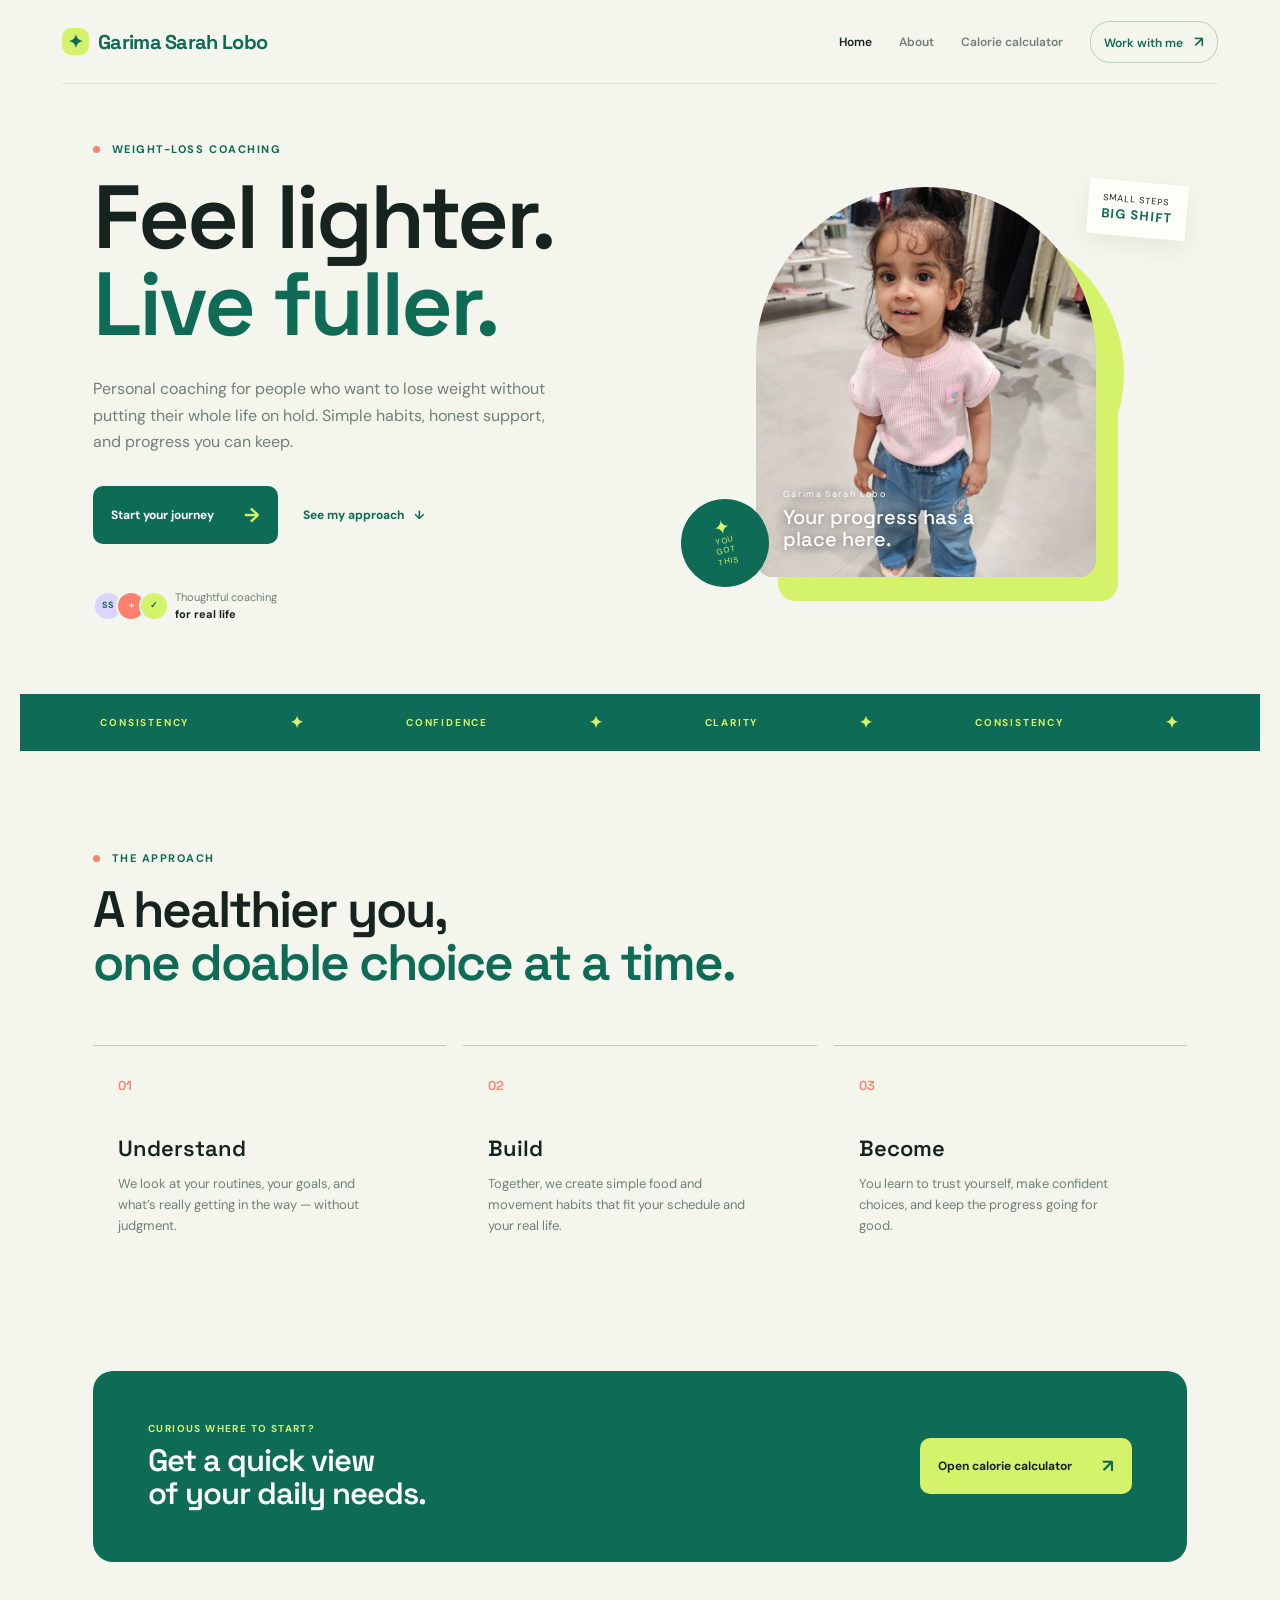
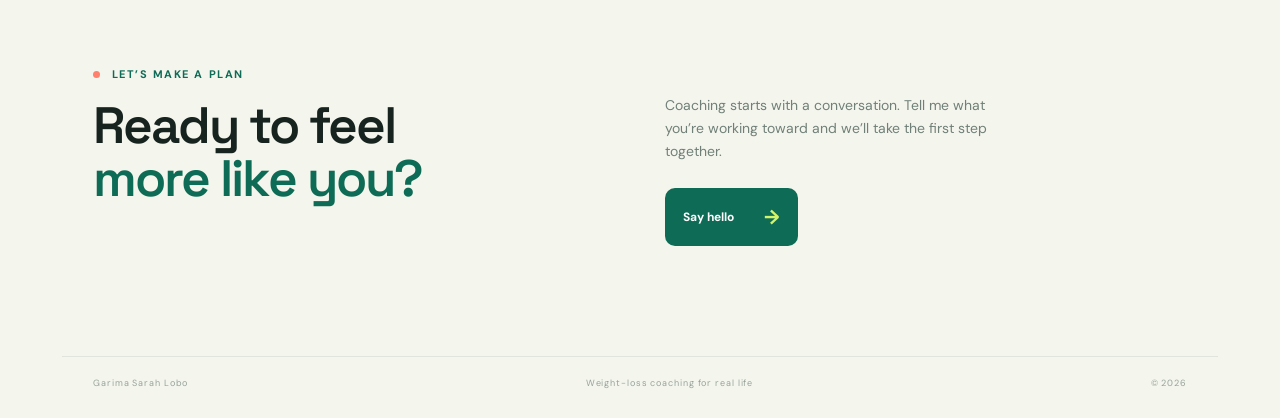
==== commit 6e2e2b76: "change the name Shyam" ====
--- a/index.html
+++ b/index.html
@@ -9,13 +9,13 @@
 </head>
 <body class="home-page">
   <div class="page-shell">
-    <header class="topbar"><a class="brand" href="index.html"><span class="brand-mark" aria-hidden="true">✦</span><span>Shyam <span class="brand-accent">Garima Sarah Lobo</span></span></a><nav class="main-nav" aria-label="Main navigation"><a class="active" href="index.html">Home</a><a href="about.html">About</a><a href="calculator.html">Calorie calculator</a><a class="nav-cta" href="#contact">Work with me <span>↗</span></a></nav></header>
+    <header class="topbar"><a class="brand" href="index.html"><span class="brand-mark" aria-hidden="true">✦</span><span> <span class="brand-accent">Garima Sarah Lobo</span></span></a><nav class="main-nav" aria-label="Main navigation"><a class="active" href="index.html">Home</a><a href="about.html">About</a><a href="calculator.html">Calorie calculator</a><a class="nav-cta" href="#contact">Work with me <span>↗</span></a></nav></header>
     <main>
       <section class="coach-hero"><div class="coach-hero-copy"><p class="eyebrow"><span class="eyebrow-dot"></span> WEIGHT-LOSS COACHING</p><h1>Feel lighter.<br /><em>Live fuller.</em></h1><p class="hero-text">Personal coaching for people who want to lose weight without putting their whole life on hold. Simple habits, honest support, and progress you can keep.</p><div class="hero-actions"><a class="primary-button" href="#contact">Start your journey <span>→</span></a><a class="text-link" href="#approach">See my approach <span>↓</span></a></div><div class="hero-proof"><div class="avatar-stack"><span>SS</span><span>+</span><span>✓</span></div><span>Thoughtful coaching<br /><strong>for real life</strong></span></div></div><div class="coach-visual"><div class="visual-note note-top">SMALL STEPS<br /><strong>BIG SHIFT</strong></div><div class="portrait-card"><img src="me.jpg" alt="Garima Sarah Lobo" /><div class="portrait-caption"><span>Garima Sarah Lobo</span><strong>Your progress has a place here.</strong></div></div><div class="visual-sun"></div><div class="visual-sticker">✦<br /><small>YOU<br />GOT<br />THIS</small></div></div></section>
       <section class="marquee" aria-label="Coaching principles"><span>CONSISTENCY</span><i>✦</i><span>CONFIDENCE</span><i>✦</i><span>CLARITY</span><i>✦</i><span>CONSISTENCY</span><i>✦</i></section>
       <section class="approach-section" id="approach"><div class="section-intro"><p class="eyebrow"><span class="eyebrow-dot"></span> THE APPROACH</p><h2>A healthier you,<br /><em>one doable choice at a time.</em></h2></div><div class="approach-grid"><article><span class="step-number">01</span><h3>Understand</h3><p>We look at your routines, your goals, and what’s really getting in the way — without judgment.</p></article><article><span class="step-number">02</span><h3>Build</h3><p>Together, we create simple food and movement habits that fit your schedule and your real life.</p></article><article><span class="step-number">03</span><h3>Become</h3><p>You learn to trust yourself, make confident choices, and keep the progress going for good.</p></article></div></section>
       <section class="calculator-promo"><div><p class="section-kicker">CURIOUS WHERE TO START?</p><h2>Get a quick view<br />of your daily needs.</h2></div><a class="light-button" href="calculator.html">Open calorie calculator <span>↗</span></a></section>
-      <section class="contact-section" id="contact"><div><p class="eyebrow"><span class="eyebrow-dot"></span> LET’S MAKE A PLAN</p><h2>Ready to feel<br /><em>more like you?</em></h2></div><div class="contact-copy"><p>Coaching starts with a conversation. Tell me what you’re working toward and we’ll take the first step together.</p><a class="primary-button" href="mailto:hello@shyamsundarr.com">Say hello <span>→</span></a></div></section>
+      <section class="contact-section" id="contact"><div><p class="eyebrow"><span class="eyebrow-dot"></span> LET’S MAKE A PLAN</p><h2>Ready to feel<br /><em>more like you?</em></h2></div><div class="contact-copy"><p>Coaching starts with a conversation. Tell me what you’re working toward and we’ll take the first step together.</p><a class="primary-button" href="mailto:hello@r.com">Say hello <span>→</span></a></div></section>
     </main>
     <footer><span>Garima Sarah Lobo</span><span>Weight-loss coaching for real life</span><span>© 2026</span></footer>
   </div>
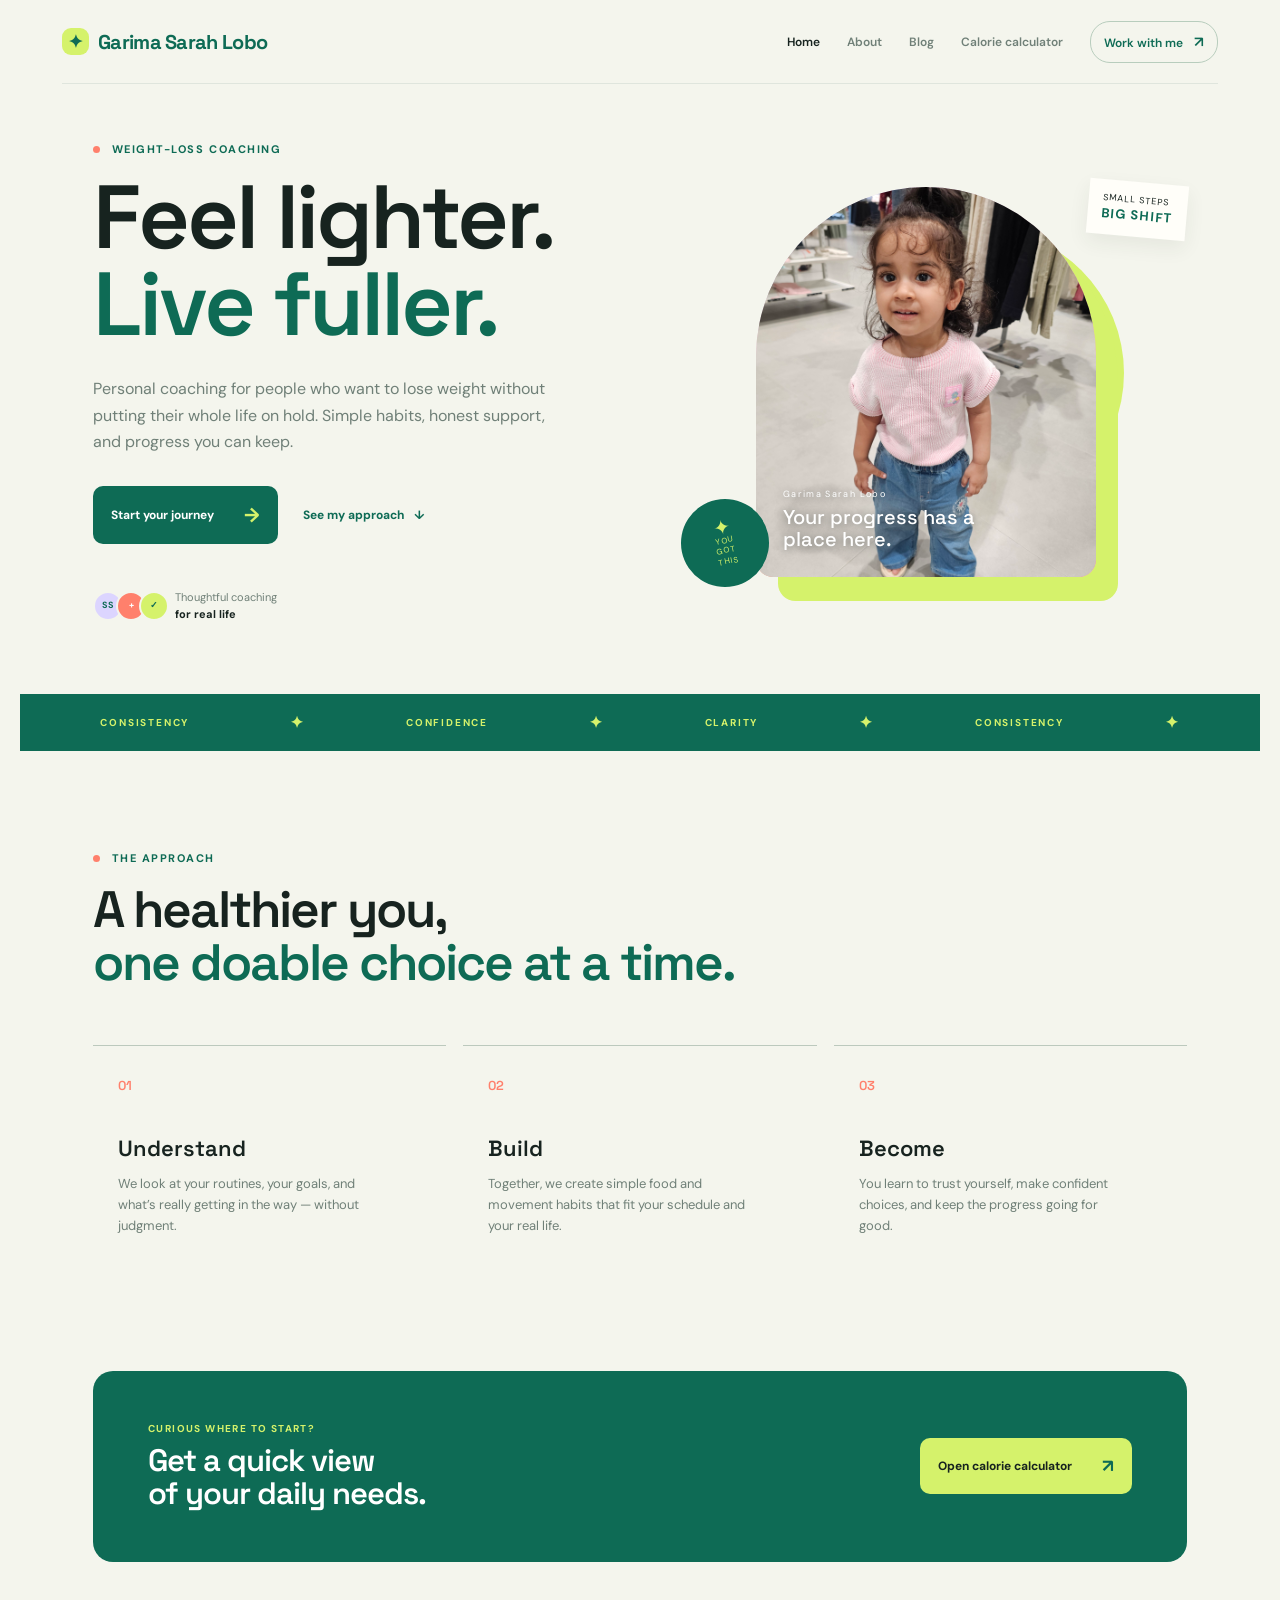
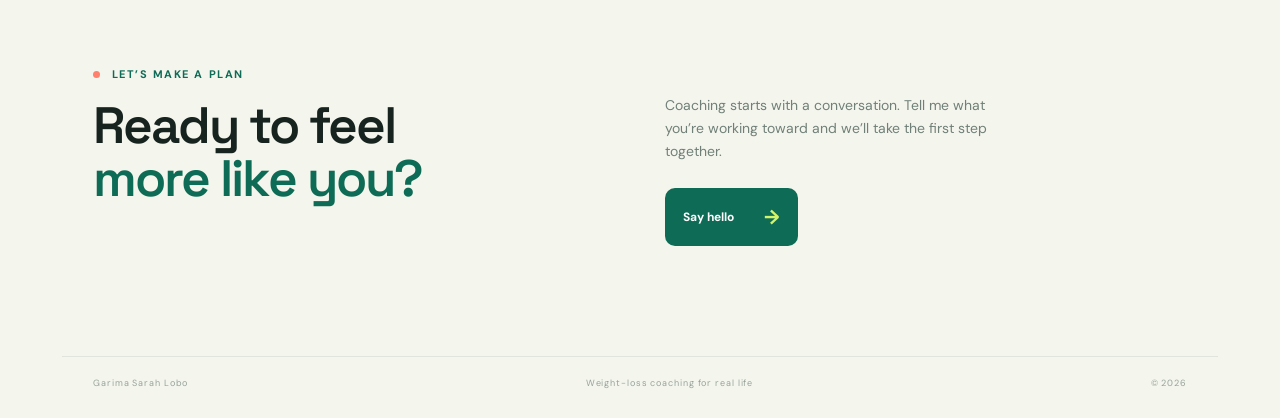
==== commit 5bad51b2: "add blog files" ====
--- a/index.html
+++ b/index.html
@@ -9,7 +9,7 @@
 </head>
 <body class="home-page">
   <div class="page-shell">
-    <header class="topbar"><a class="brand" href="index.html"><span class="brand-mark" aria-hidden="true">✦</span><span> <span class="brand-accent">Garima Sarah Lobo</span></span></a><nav class="main-nav" aria-label="Main navigation"><a class="active" href="index.html">Home</a><a href="about.html">About</a><a href="calculator.html">Calorie calculator</a><a class="nav-cta" href="#contact">Work with me <span>↗</span></a></nav></header>
+    <header class="topbar"><a class="brand" href="index.html"><span class="brand-mark" aria-hidden="true">✦</span><span> <span class="brand-accent">Garima Sarah Lobo</span></span></a><nav class="main-nav" aria-label="Main navigation"><a class="active" href="index.html">Home</a><a href="about.html">About</a><a href="blog.html">Blog</a><a href="calculator.html">Calorie calculator</a><a class="nav-cta" href="#contact">Work with me <span>↗</span></a></nav></header>
     <main>
       <section class="coach-hero"><div class="coach-hero-copy"><p class="eyebrow"><span class="eyebrow-dot"></span> WEIGHT-LOSS COACHING</p><h1>Feel lighter.<br /><em>Live fuller.</em></h1><p class="hero-text">Personal coaching for people who want to lose weight without putting their whole life on hold. Simple habits, honest support, and progress you can keep.</p><div class="hero-actions"><a class="primary-button" href="#contact">Start your journey <span>→</span></a><a class="text-link" href="#approach">See my approach <span>↓</span></a></div><div class="hero-proof"><div class="avatar-stack"><span>SS</span><span>+</span><span>✓</span></div><span>Thoughtful coaching<br /><strong>for real life</strong></span></div></div><div class="coach-visual"><div class="visual-note note-top">SMALL STEPS<br /><strong>BIG SHIFT</strong></div><div class="portrait-card"><img src="me.jpg" alt="Garima Sarah Lobo" /><div class="portrait-caption"><span>Garima Sarah Lobo</span><strong>Your progress has a place here.</strong></div></div><div class="visual-sun"></div><div class="visual-sticker">✦<br /><small>YOU<br />GOT<br />THIS</small></div></div></section>
       <section class="marquee" aria-label="Coaching principles"><span>CONSISTENCY</span><i>✦</i><span>CONFIDENCE</span><i>✦</i><span>CLARITY</span><i>✦</i><span>CONSISTENCY</span><i>✦</i></section>
--- a/styles.css
+++ b/styles.css
@@ -20,3 +20,5 @@
 @media(max-width:800px){.main-nav{gap:12px}.main-nav a:not(.nav-cta){display:none}.coach-hero{grid-template-columns:1fr;padding:50px 8px}.coach-visual{height:390px}.marquee{margin:0 -20px;gap:20px;overflow:hidden;white-space:nowrap}.marquee span:nth-of-type(n+3),.marquee i:nth-of-type(n+3){display:none}.approach-section{padding:70px 8px}.approach-grid{grid-template-columns:1fr;gap:25px}.approach-grid h3{margin-top:20px}.calculator-promo{margin:0 8px 75px;padding:30px;display:block}.light-button{margin-top:25px}.contact-section{grid-template-columns:1fr;padding:0 8px 75px;gap:0}.contact-copy{padding-top:23px}}
 .about-hero{display:grid;grid-template-columns:1fr 1fr;gap:50px;align-items:center;min-height:500px;padding:62px 31px 76px}.about-hero h1{font-size:clamp(58px,7vw,90px);margin-bottom:27px}.about-hero .hero-text{max-width:485px}.about-hero-art{position:relative;height:330px}.about-art-circle{position:absolute;width:275px;height:275px;right:10%;top:19px;border-radius:50%;background:var(--lavender)}.about-art-card{position:absolute;z-index:1;right:18%;top:52px;width:190px;height:230px;padding:23px;display:flex;flex-direction:column;justify-content:space-between;background:var(--coral);color:#fff;border-radius:100px 100px 16px 16px;transform:rotate(7deg);box-shadow:18px 18px 0 var(--lime)}.about-art-card span{font-size:10px;font-weight:700;letter-spacing:.14em;line-height:1.5}.about-art-card strong{font-size:51px;color:var(--lime);align-self:center}.about-art-note{position:absolute;z-index:2;right:0;bottom:22px;padding:12px 14px;background:var(--paper);font-size:9px;line-height:1.4;letter-spacing:.12em;box-shadow:0 8px 20px #27382d12;transform:rotate(-5deg)}.about-art-note strong{color:var(--green);font-size:13px}.about-story{display:grid;grid-template-columns:1fr 1fr;gap:50px;padding:94px 31px 105px;border-top:1px solid var(--line)}.about-story-copy{max-width:390px;padding-top:24px}.about-story-copy p{color:var(--muted);font-size:15px;line-height:1.75;margin-bottom:19px}.about-values{padding:51px 55px 58px;margin:0 31px 105px;border-radius:20px;background:var(--green);color:#fff}.about-values-heading h2{font:600 31px/1.08 'Space Grotesk',sans-serif;letter-spacing:-1px;margin:0}.about-values .section-kicker{color:var(--lime)}.values-grid{display:grid;grid-template-columns:repeat(3,1fr);gap:17px;margin-top:48px}.values-grid article{padding-top:19px;border-top:1px solid #ffffff40}.value-icon{color:var(--lime);font:600 13px 'Space Grotesk',sans-serif}.values-grid h3{font:600 19px 'Space Grotesk',sans-serif;margin:28px 0 11px}.values-grid p{max-width:220px;color:#c6d9cb;font-size:12px;line-height:1.65;margin:0}.about-cta{display:flex;justify-content:space-between;align-items:center;gap:30px;padding:0 31px 110px}.about-cta h2{font:600 clamp(35px,4vw,53px)/1.04 'Space Grotesk',sans-serif;letter-spacing:-2px;margin:0}.about-cta h2 em{font-style:normal;color:var(--green)}
 @media(max-width:800px){.about-hero{grid-template-columns:1fr;padding:50px 8px 70px;gap:18px}.about-hero-art{height:300px}.about-story{grid-template-columns:1fr;padding:70px 8px 75px;gap:0}.about-story-copy{padding-top:23px}.about-values{margin:0 8px 75px;padding:30px}.values-grid{grid-template-columns:1fr;gap:25px;margin-top:35px}.values-grid h3{margin-top:16px}.about-cta{display:block;padding:0 8px 75px}.about-cta .primary-button{margin-top:25px}}
+.blog-hero{display:grid;grid-template-columns:1fr 1fr;gap:50px;align-items:center;min-height:455px;padding:63px 31px 76px}.blog-hero h1{font-size:clamp(58px,7vw,90px);margin-bottom:27px}.blog-hero .hero-text{max-width:480px}.blog-hero-badge{justify-self:center;width:235px;height:235px;display:flex;flex-direction:column;justify-content:space-between;padding:27px;border-radius:50%;background:var(--lime);color:var(--green);transform:rotate(8deg)}.blog-hero-badge span{font-size:10px;font-weight:700;letter-spacing:.14em;line-height:1.5}.blog-hero-badge strong{align-self:center;font-size:60px}.blog-list{padding:82px 31px 105px;border-top:1px solid var(--line)}.blog-list-heading{display:flex;justify-content:space-between;align-items:flex-end;gap:30px}.blog-list-heading h2{font:600 clamp(35px,4vw,53px)/1.04 'Space Grotesk',sans-serif;letter-spacing:-2px;margin:0}.post-grid{display:grid;grid-template-columns:repeat(3,1fr);gap:17px;margin-top:52px}.post-card{background:var(--paper);border:1px solid var(--line);border-radius:18px;overflow:hidden;box-shadow:0 16px 40px #27382d08}.post-card-art{height:170px;padding:19px;display:flex;justify-content:space-between;align-items:flex-start}.post-card-art span{font:600 13px 'Space Grotesk',sans-serif}.post-card-art strong{align-self:center;margin:auto;font-size:52px}.art-lime{background:var(--lime);color:var(--green)}.art-coral{background:var(--coral);color:#fff}.art-lavender{background:var(--lavender);color:var(--green)}.post-card-body{padding:24px 23px 25px}.post-meta{margin:0 0 13px;color:var(--green);font-size:10px;font-weight:700;letter-spacing:.13em}.post-meta span{color:var(--coral);padding:0 4px}.post-card h3{font:600 23px/1.12 'Space Grotesk',sans-serif;letter-spacing:-.7px;margin:0 0 13px}.post-card h3 a{color:var(--ink);text-decoration:none}.post-card h3 a:hover{color:var(--green)}.post-card-body>p:not(.post-meta){color:var(--muted);font-size:13px;line-height:1.65;margin-bottom:22px}.post-link{color:var(--green);font-size:12px;font-weight:700;text-decoration:none}.post-link span{margin-left:7px;font-size:18px}.blog-cta{display:flex;justify-content:space-between;align-items:center;gap:30px;padding:0 31px 110px}.blog-cta h2{font:600 clamp(35px,4vw,53px)/1.04 'Space Grotesk',sans-serif;letter-spacing:-2px;margin:0}.blog-cta h2 em{font-style:normal;color:var(--green)}.post-article{max-width:790px;margin:0 auto;padding:64px 31px 105px}.back-link{display:inline-block;color:var(--green);font-size:12px;font-weight:700;text-decoration:none;margin-bottom:54px}.post-article>h1{font-size:clamp(44px,5.8vw,72px);margin-bottom:24px}.post-article>h1 em{font-style:normal;color:var(--green)}.post-intro{max-width:620px;color:var(--muted);font-size:18px;line-height:1.65;margin:0}.article-divider{height:1px;background:var(--line);margin:48px 0 43px}.article-content{max-width:650px;margin:auto}.article-content p,.article-content li{color:#52635a;font-size:16px;line-height:1.8}.article-content h2{font:600 29px/1.1 'Space Grotesk',sans-serif;letter-spacing:-1px;margin:43px 0 15px}.article-content ul{padding-left:22px;margin:18px 0 25px}.article-callout{margin:32px 0;padding:23px 25px;border-left:4px solid var(--coral);background:#fff9e8;color:var(--ink);font-size:14px;line-height:1.7}.article-callout strong{color:var(--green)}.article-end{border-top:1px solid var(--line);margin-top:52px;padding-top:23px}
+@media(max-width:800px){.blog-hero{grid-template-columns:1fr;padding:50px 8px 65px;gap:35px}.blog-hero-badge{justify-self:start;width:180px;height:180px;padding:22px}.blog-hero-badge strong{font-size:45px}.blog-list{padding:70px 8px 75px}.blog-list-heading{display:block}.post-grid{grid-template-columns:1fr;gap:22px;margin-top:35px}.post-card-art{height:135px}.blog-cta{display:block;padding:0 8px 75px}.blog-cta .primary-button{margin-top:25px}.post-article{padding:50px 8px 75px}.back-link{margin-bottom:38px}.post-article>h1{font-size:43px;letter-spacing:-2px}.post-intro{font-size:16px}.article-content p,.article-content li{font-size:15px}.article-content h2{font-size:26px}}
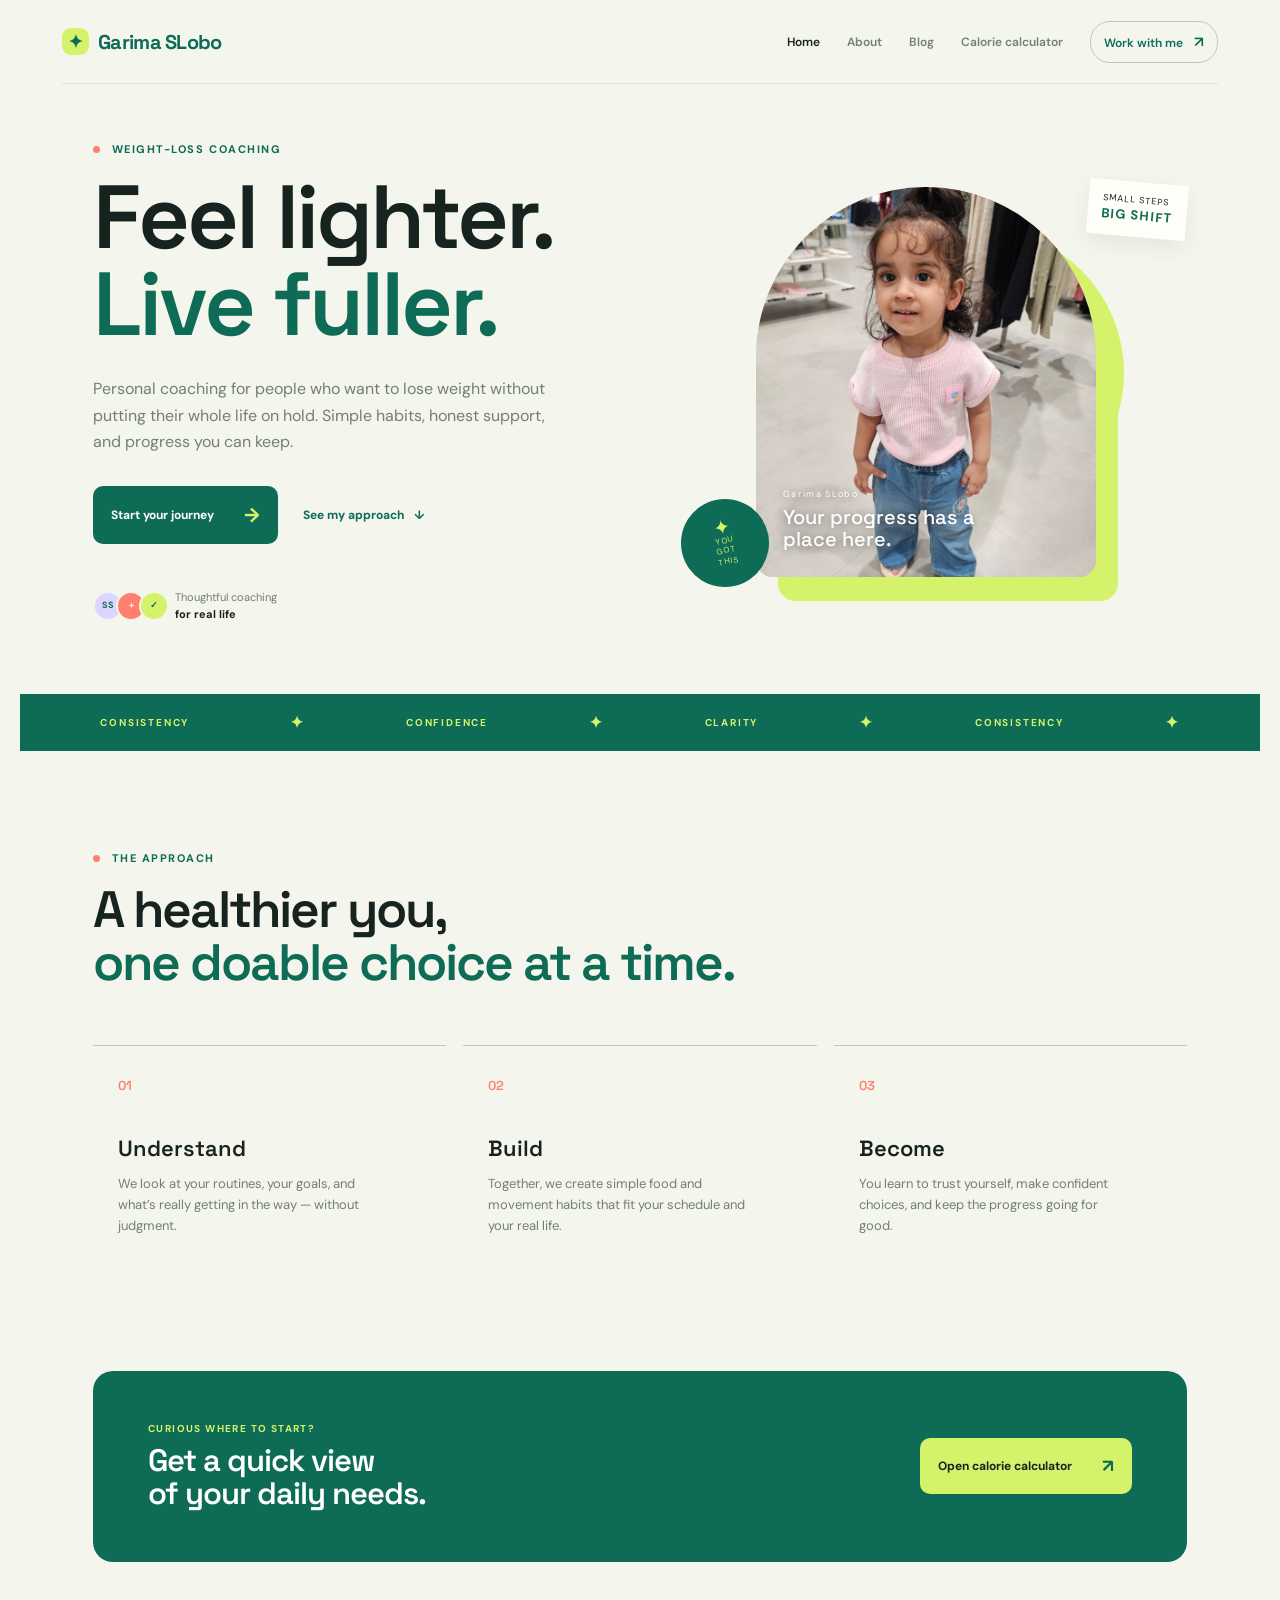
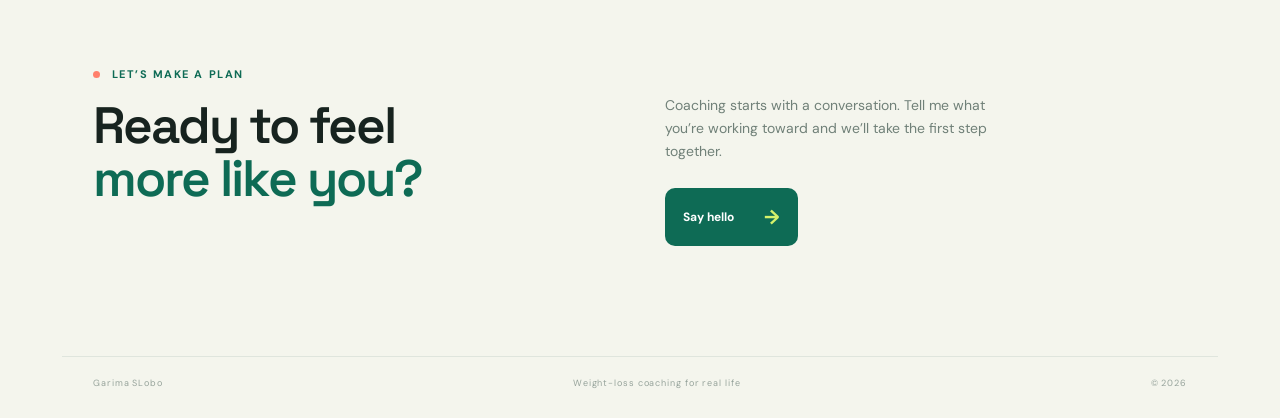
==== commit f0dc75e7: "changes the name" ====
--- a/index.html
+++ b/index.html
@@ -2,22 +2,22 @@
 <html lang="en">
 <head>
   <meta charset="UTF-8" /><meta name="viewport" content="width=device-width, initial-scale=1.0" />
-  <meta name="description" content="Personal weight-loss coaching with Garima Sarah Lobo — practical habits, lasting results." />
-  <title>Garima Sarah Lobo — Weight-loss coach</title>
+  <meta name="description" content="Personal weight-loss coaching with Garima SLobo — practical habits, lasting results." />
+  <title>Garima SLobo — Weight-loss coach</title>
   <link rel="preconnect" href="https://fonts.googleapis.com" /><link rel="preconnect" href="https://fonts.gstatic.com" crossorigin />
   <link href="https://fonts.googleapis.com/css2?family=DM+Sans:wght@400;500;600;700&family=Space+Grotesk:wght@500;600;700&display=swap" rel="stylesheet" /><link rel="stylesheet" href="styles.css" />
 </head>
 <body class="home-page">
   <div class="page-shell">
-    <header class="topbar"><a class="brand" href="index.html"><span class="brand-mark" aria-hidden="true">✦</span><span> <span class="brand-accent">Garima Sarah Lobo</span></span></a><nav class="main-nav" aria-label="Main navigation"><a class="active" href="index.html">Home</a><a href="about.html">About</a><a href="blog.html">Blog</a><a href="calculator.html">Calorie calculator</a><a class="nav-cta" href="#contact">Work with me <span>↗</span></a></nav></header>
+    <header class="topbar"><a class="brand" href="index.html"><span class="brand-mark" aria-hidden="true">✦</span><span> <span class="brand-accent">Garima SLobo</span></span></a><nav class="main-nav" aria-label="Main navigation"><a class="active" href="index.html">Home</a><a href="about.html">About</a><a href="blog.html">Blog</a><a href="calculator.html">Calorie calculator</a><a class="nav-cta" href="#contact">Work with me <span>↗</span></a></nav></header>
     <main>
-      <section class="coach-hero"><div class="coach-hero-copy"><p class="eyebrow"><span class="eyebrow-dot"></span> WEIGHT-LOSS COACHING</p><h1>Feel lighter.<br /><em>Live fuller.</em></h1><p class="hero-text">Personal coaching for people who want to lose weight without putting their whole life on hold. Simple habits, honest support, and progress you can keep.</p><div class="hero-actions"><a class="primary-button" href="#contact">Start your journey <span>→</span></a><a class="text-link" href="#approach">See my approach <span>↓</span></a></div><div class="hero-proof"><div class="avatar-stack"><span>SS</span><span>+</span><span>✓</span></div><span>Thoughtful coaching<br /><strong>for real life</strong></span></div></div><div class="coach-visual"><div class="visual-note note-top">SMALL STEPS<br /><strong>BIG SHIFT</strong></div><div class="portrait-card"><img src="me.jpg" alt="Garima Sarah Lobo" /><div class="portrait-caption"><span>Garima Sarah Lobo</span><strong>Your progress has a place here.</strong></div></div><div class="visual-sun"></div><div class="visual-sticker">✦<br /><small>YOU<br />GOT<br />THIS</small></div></div></section>
+      <section class="coach-hero"><div class="coach-hero-copy"><p class="eyebrow"><span class="eyebrow-dot"></span> WEIGHT-LOSS COACHING</p><h1>Feel lighter.<br /><em>Live fuller.</em></h1><p class="hero-text">Personal coaching for people who want to lose weight without putting their whole life on hold. Simple habits, honest support, and progress you can keep.</p><div class="hero-actions"><a class="primary-button" href="#contact">Start your journey <span>→</span></a><a class="text-link" href="#approach">See my approach <span>↓</span></a></div><div class="hero-proof"><div class="avatar-stack"><span>SS</span><span>+</span><span>✓</span></div><span>Thoughtful coaching<br /><strong>for real life</strong></span></div></div><div class="coach-visual"><div class="visual-note note-top">SMALL STEPS<br /><strong>BIG SHIFT</strong></div><div class="portrait-card"><img src="me.jpg" alt="Garima SLobo" /><div class="portrait-caption"><span>Garima SLobo</span><strong>Your progress has a place here.</strong></div></div><div class="visual-sun"></div><div class="visual-sticker">✦<br /><small>YOU<br />GOT<br />THIS</small></div></div></section>
       <section class="marquee" aria-label="Coaching principles"><span>CONSISTENCY</span><i>✦</i><span>CONFIDENCE</span><i>✦</i><span>CLARITY</span><i>✦</i><span>CONSISTENCY</span><i>✦</i></section>
       <section class="approach-section" id="approach"><div class="section-intro"><p class="eyebrow"><span class="eyebrow-dot"></span> THE APPROACH</p><h2>A healthier you,<br /><em>one doable choice at a time.</em></h2></div><div class="approach-grid"><article><span class="step-number">01</span><h3>Understand</h3><p>We look at your routines, your goals, and what’s really getting in the way — without judgment.</p></article><article><span class="step-number">02</span><h3>Build</h3><p>Together, we create simple food and movement habits that fit your schedule and your real life.</p></article><article><span class="step-number">03</span><h3>Become</h3><p>You learn to trust yourself, make confident choices, and keep the progress going for good.</p></article></div></section>
       <section class="calculator-promo"><div><p class="section-kicker">CURIOUS WHERE TO START?</p><h2>Get a quick view<br />of your daily needs.</h2></div><a class="light-button" href="calculator.html">Open calorie calculator <span>↗</span></a></section>
       <section class="contact-section" id="contact"><div><p class="eyebrow"><span class="eyebrow-dot"></span> LET’S MAKE A PLAN</p><h2>Ready to feel<br /><em>more like you?</em></h2></div><div class="contact-copy"><p>Coaching starts with a conversation. Tell me what you’re working toward and we’ll take the first step together.</p><a class="primary-button" href="mailto:hello@r.com">Say hello <span>→</span></a></div></section>
     </main>
-    <footer><span>Garima Sarah Lobo</span><span>Weight-loss coaching for real life</span><span>© 2026</span></footer>
+    <footer><span>Garima SLobo</span><span>Weight-loss coaching for real life</span><span>© 2026</span></footer>
   </div>
 </body>
 </html>
